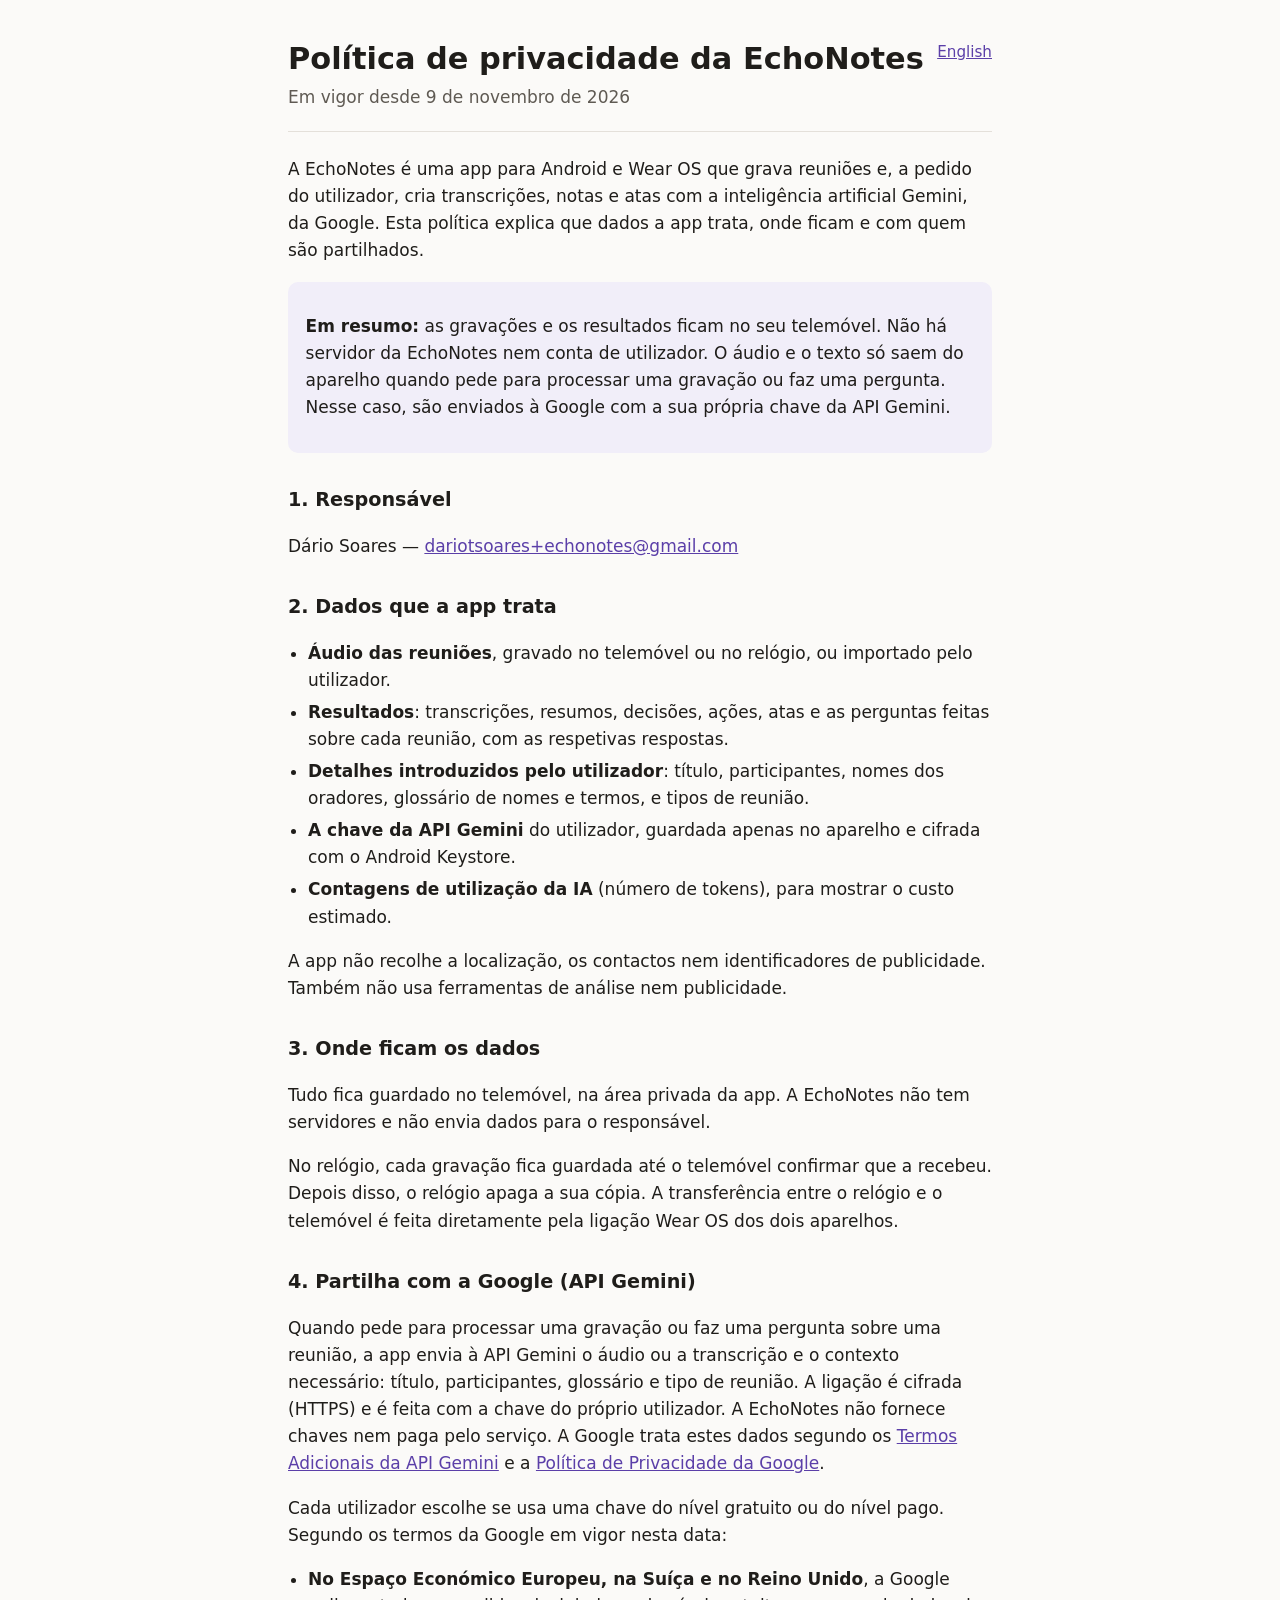
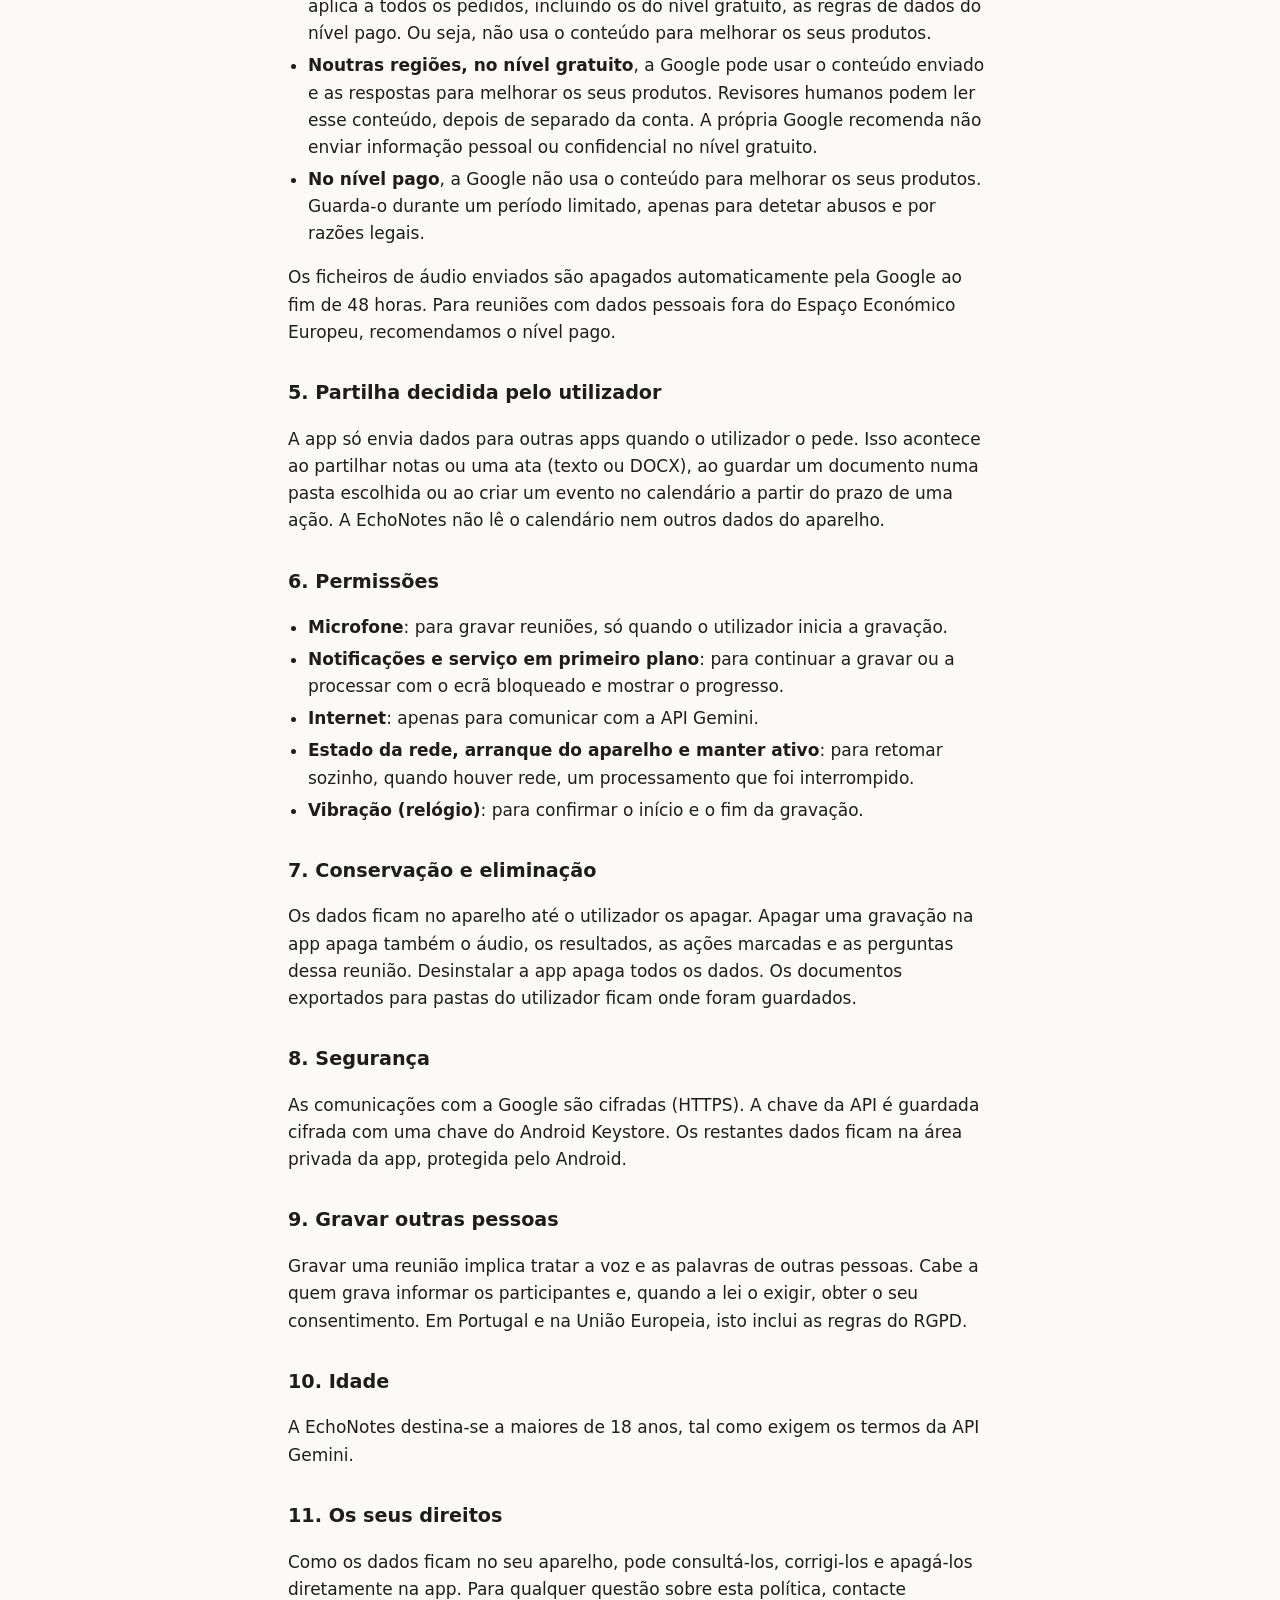
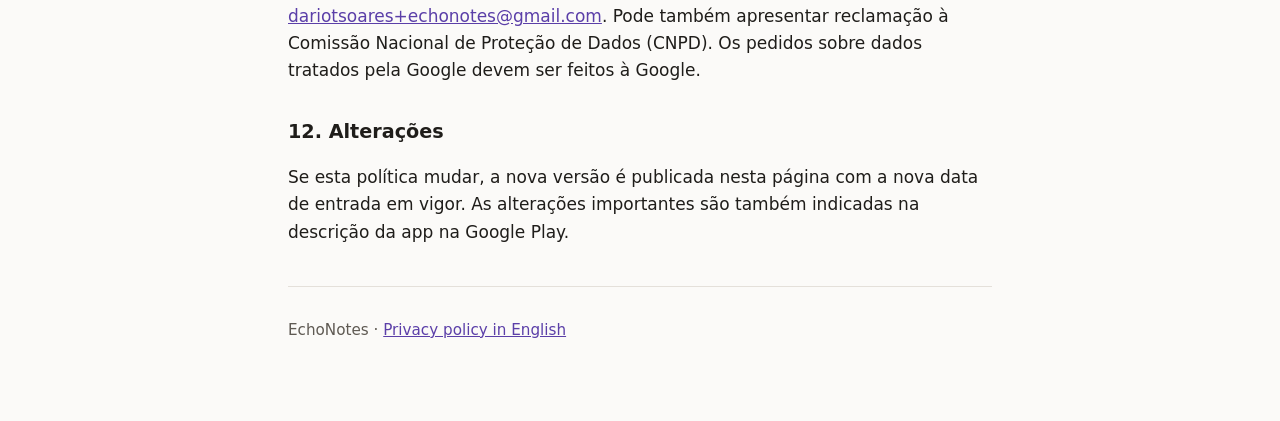
==== index.html @ 157602b4 "Privacy policy in Portuguese and English Co-Authored-By: Claude Opus 5.5 <noreply@anthropic.com>" ====
<!doctype html>
<html lang="pt-PT">
<head>
<meta charset="utf-8">
<meta name="viewport" content="width=device-width, initial-scale=1">
<title>EchoNotes — Política de privacidade</title>
<meta name="description" content="Política de privacidade da app EchoNotes (Android e Wear OS).">
<link rel="stylesheet" href="style.css">
<link rel="alternate" hreflang="en" href="en.html">
</head>
<body>
<main>
<header>
  <a class="lang" href="en.html" hreflang="en">English</a>
  <h1>Política de privacidade da EchoNotes</h1>
  <p class="meta">Em vigor desde 9 de novembro de 2026</p>
</header>

<p>A EchoNotes é uma app para Android e Wear OS que grava reuniões e, a pedido do utilizador, cria transcrições, notas e atas com a inteligência artificial Gemini, da Google. Esta política explica que dados a app trata, onde ficam e com quem são partilhados.</p>

<div class="box">
  <p><strong>Em resumo:</strong> as gravações e os resultados ficam no seu telemóvel. Não há servidor da EchoNotes nem conta de utilizador. O áudio e o texto só saem do aparelho quando pede para processar uma gravação ou faz uma pergunta. Nesse caso, são enviados à Google com a sua própria chave da API Gemini.</p>
</div>

<h2>1. Responsável</h2>
<p>Dário Soares — <a href="mailto:dariotsoares+echonotes@gmail.com">dariotsoares+echonotes@gmail.com</a></p>

<h2>2. Dados que a app trata</h2>
<ul>
  <li><strong>Áudio das reuniões</strong>, gravado no telemóvel ou no relógio, ou importado pelo utilizador.</li>
  <li><strong>Resultados</strong>: transcrições, resumos, decisões, ações, atas e as perguntas feitas sobre cada reunião, com as respetivas respostas.</li>
  <li><strong>Detalhes introduzidos pelo utilizador</strong>: título, participantes, nomes dos oradores, glossário de nomes e termos, e tipos de reunião.</li>
  <li><strong>A chave da API Gemini</strong> do utilizador, guardada apenas no aparelho e cifrada com o Android Keystore.</li>
  <li><strong>Contagens de utilização da IA</strong> (número de tokens), para mostrar o custo estimado.</li>
</ul>
<p>A app não recolhe a localização, os contactos nem identificadores de publicidade. Também não usa ferramentas de análise nem publicidade.</p>

<h2>3. Onde ficam os dados</h2>
<p>Tudo fica guardado no telemóvel, na área privada da app. A EchoNotes não tem servidores e não envia dados para o responsável.</p>
<p>No relógio, cada gravação fica guardada até o telemóvel confirmar que a recebeu. Depois disso, o relógio apaga a sua cópia. A transferência entre o relógio e o telemóvel é feita diretamente pela ligação Wear OS dos dois aparelhos.</p>

<h2>4. Partilha com a Google (API Gemini)</h2>
<p>Quando pede para processar uma gravação ou faz uma pergunta sobre uma reunião, a app envia à API Gemini o áudio ou a transcrição e o contexto necessário: título, participantes, glossário e tipo de reunião. A ligação é cifrada (HTTPS) e é feita com a chave do próprio utilizador. A EchoNotes não fornece chaves nem paga pelo serviço. A Google trata estes dados segundo os <a href="https://ai.google.dev/gemini-api/terms">Termos Adicionais da API Gemini</a> e a <a href="https://policies.google.com/privacy">Política de Privacidade da Google</a>.</p>
<p>Cada utilizador escolhe se usa uma chave do nível gratuito ou do nível pago. Segundo os termos da Google em vigor nesta data:</p>
<ul>
  <li><strong>No Espaço Económico Europeu, na Suíça e no Reino Unido</strong>, a Google aplica a todos os pedidos, incluindo os do nível gratuito, as regras de dados do nível pago. Ou seja, não usa o conteúdo para melhorar os seus produtos.</li>
  <li><strong>Noutras regiões, no nível gratuito</strong>, a Google pode usar o conteúdo enviado e as respostas para melhorar os seus produtos. Revisores humanos podem ler esse conteúdo, depois de separado da conta. A própria Google recomenda não enviar informação pessoal ou confidencial no nível gratuito.</li>
  <li><strong>No nível pago</strong>, a Google não usa o conteúdo para melhorar os seus produtos. Guarda-o durante um período limitado, apenas para detetar abusos e por razões legais.</li>
</ul>
<p>Os ficheiros de áudio enviados são apagados automaticamente pela Google ao fim de 48 horas. Para reuniões com dados pessoais fora do Espaço Económico Europeu, recomendamos o nível pago.</p>

<h2>5. Partilha decidida pelo utilizador</h2>
<p>A app só envia dados para outras apps quando o utilizador o pede. Isso acontece ao partilhar notas ou uma ata (texto ou DOCX), ao guardar um documento numa pasta escolhida ou ao criar um evento no calendário a partir do prazo de uma ação. A EchoNotes não lê o calendário nem outros dados do aparelho.</p>

<h2>6. Permissões</h2>
<ul>
  <li><strong>Microfone</strong>: para gravar reuniões, só quando o utilizador inicia a gravação.</li>
  <li><strong>Notificações e serviço em primeiro plano</strong>: para continuar a gravar ou a processar com o ecrã bloqueado e mostrar o progresso.</li>
  <li><strong>Internet</strong>: apenas para comunicar com a API Gemini.</li>
  <li><strong>Estado da rede, arranque do aparelho e manter ativo</strong>: para retomar sozinho, quando houver rede, um processamento que foi interrompido.</li>
  <li><strong>Vibração (relógio)</strong>: para confirmar o início e o fim da gravação.</li>
</ul>

<h2>7. Conservação e eliminação</h2>
<p>Os dados ficam no aparelho até o utilizador os apagar. Apagar uma gravação na app apaga também o áudio, os resultados, as ações marcadas e as perguntas dessa reunião. Desinstalar a app apaga todos os dados. Os documentos exportados para pastas do utilizador ficam onde foram guardados.</p>

<h2>8. Segurança</h2>
<p>As comunicações com a Google são cifradas (HTTPS). A chave da API é guardada cifrada com uma chave do Android Keystore. Os restantes dados ficam na área privada da app, protegida pelo Android.</p>

<h2>9. Gravar outras pessoas</h2>
<p>Gravar uma reunião implica tratar a voz e as palavras de outras pessoas. Cabe a quem grava informar os participantes e, quando a lei o exigir, obter o seu consentimento. Em Portugal e na União Europeia, isto inclui as regras do RGPD.</p>

<h2>10. Idade</h2>
<p>A EchoNotes destina-se a maiores de 18 anos, tal como exigem os termos da API Gemini.</p>

<h2>11. Os seus direitos</h2>
<p>Como os dados ficam no seu aparelho, pode consultá-los, corrigi-los e apagá-los diretamente na app. Para qualquer questão sobre esta política, contacte <a href="mailto:dariotsoares+echonotes@gmail.com">dariotsoares+echonotes@gmail.com</a>. Pode também apresentar reclamação à Comissão Nacional de Proteção de Dados (CNPD). Os pedidos sobre dados tratados pela Google devem ser feitos à Google.</p>

<h2>12. Alterações</h2>
<p>Se esta política mudar, a nova versão é publicada nesta página com a nova data de entrada em vigor. As alterações importantes são também indicadas na descrição da app na Google Play.</p>

<footer>
  <p>EchoNotes · <a href="en.html" hreflang="en">Privacy policy in English</a></p>
</footer>
</main>
</body>
</html>
---- style.css ----
:root {
  --bg: #fbfaf8;
  --text: #1f1d1a;
  --muted: #5f5a53;
  --accent: #5b3fa8;
  --rule: #e4e0da;
  --box: #f1eef9;
}
@media (prefers-color-scheme: dark) {
  :root {
    --bg: #161514;
    --text: #ece9e4;
    --muted: #a9a399;
    --accent: #b9a6ef;
    --rule: #34312d;
    --box: #241f33;
  }
}
* { box-sizing: border-box; }
body {
  margin: 0;
  background: var(--bg);
  color: var(--text);
  font: 17px/1.6 system-ui, -apple-system, "Segoe UI", Roboto, sans-serif;
}
main { max-width: 46rem; margin: 0 auto; padding: 2.5rem 1rem 4rem; }
header { border-bottom: 1px solid var(--rule); padding-bottom: 1.25rem; margin-bottom: 1.5rem; }
h1 { font-size: 1.9rem; line-height: 1.25; margin: 0 0 .35rem; }
h2 { font-size: 1.2rem; margin: 2rem 0 .5rem; }
p, li { max-width: 68ch; }
ul { padding-left: 1.25rem; }
li { margin: .3rem 0; }
a { color: var(--accent); }
.meta { color: var(--muted); margin: 0; }
.lang { float: right; font-size: .95rem; }
.box { background: var(--box); border-radius: 10px; padding: .9rem 1.1rem; margin: 1rem 0; }
footer { border-top: 1px solid var(--rule); margin-top: 2.5rem; padding-top: 1rem; color: var(--muted); font-size: .95rem; }
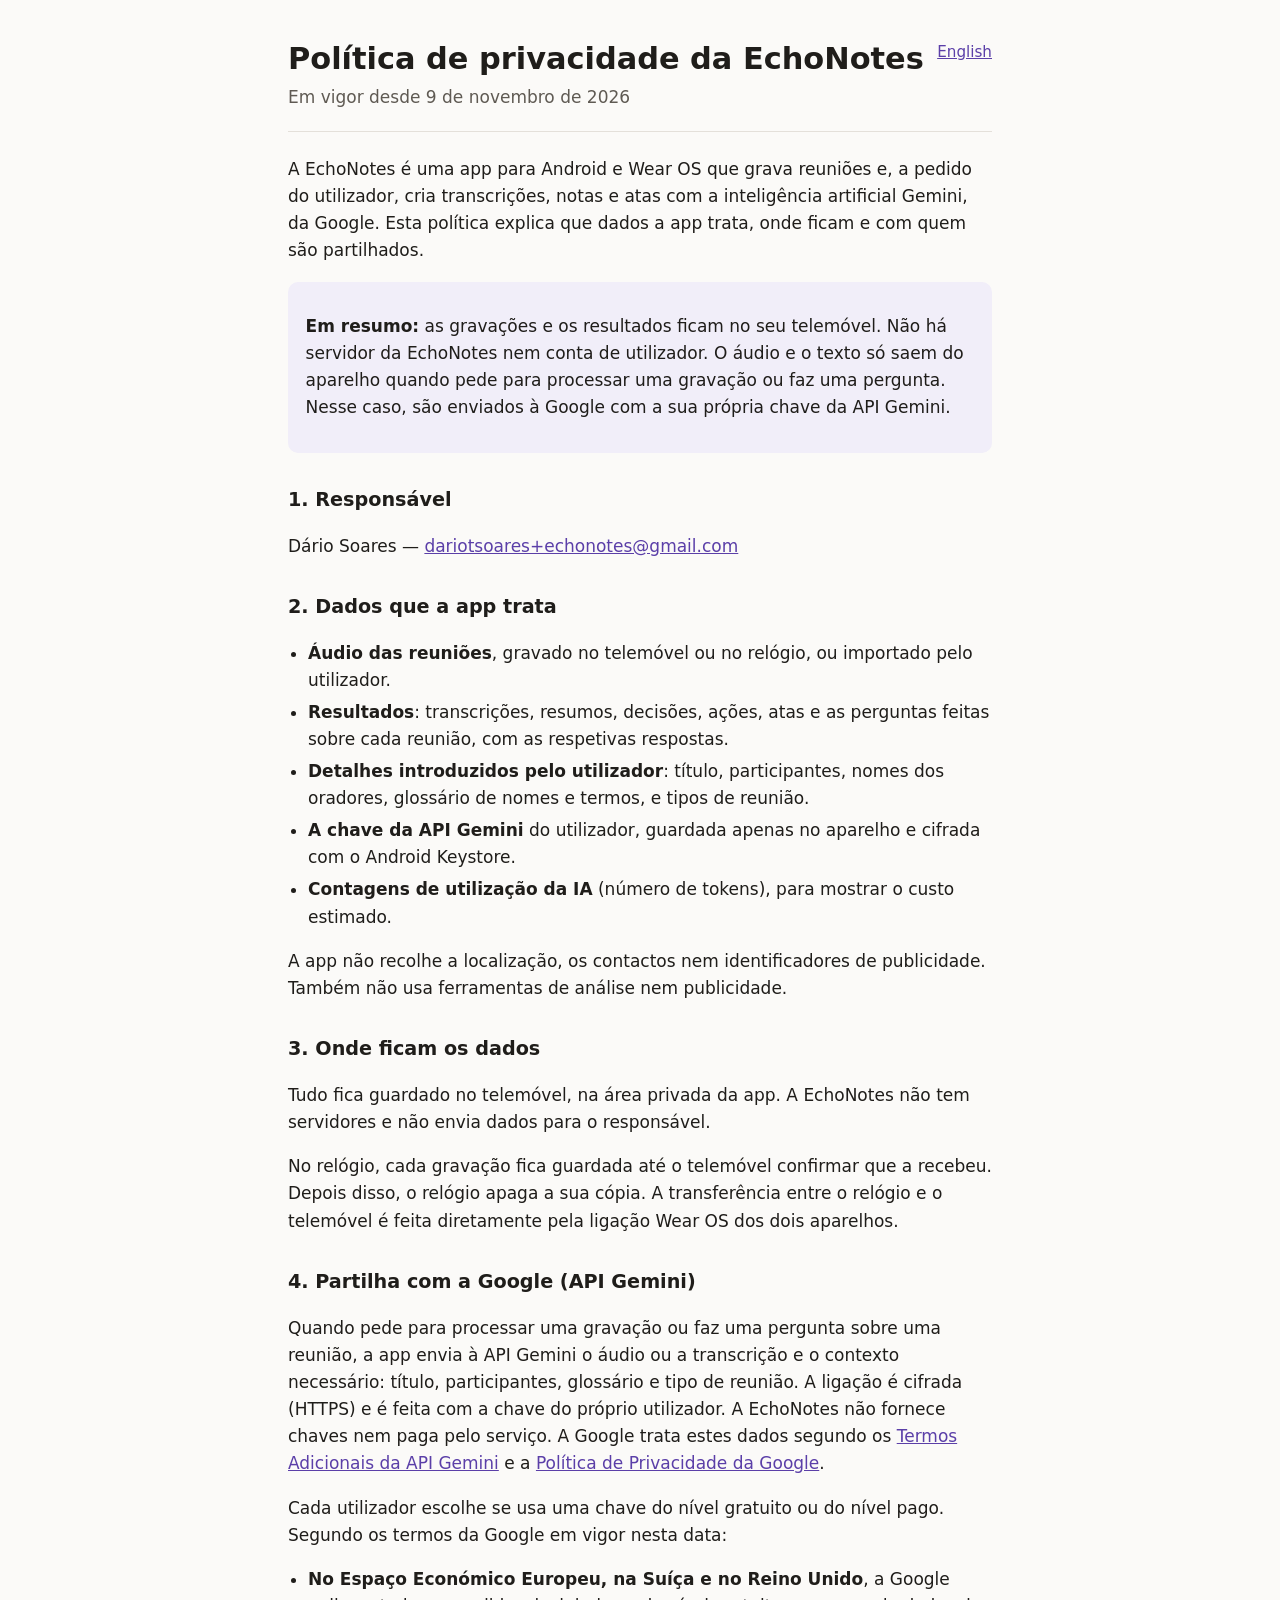
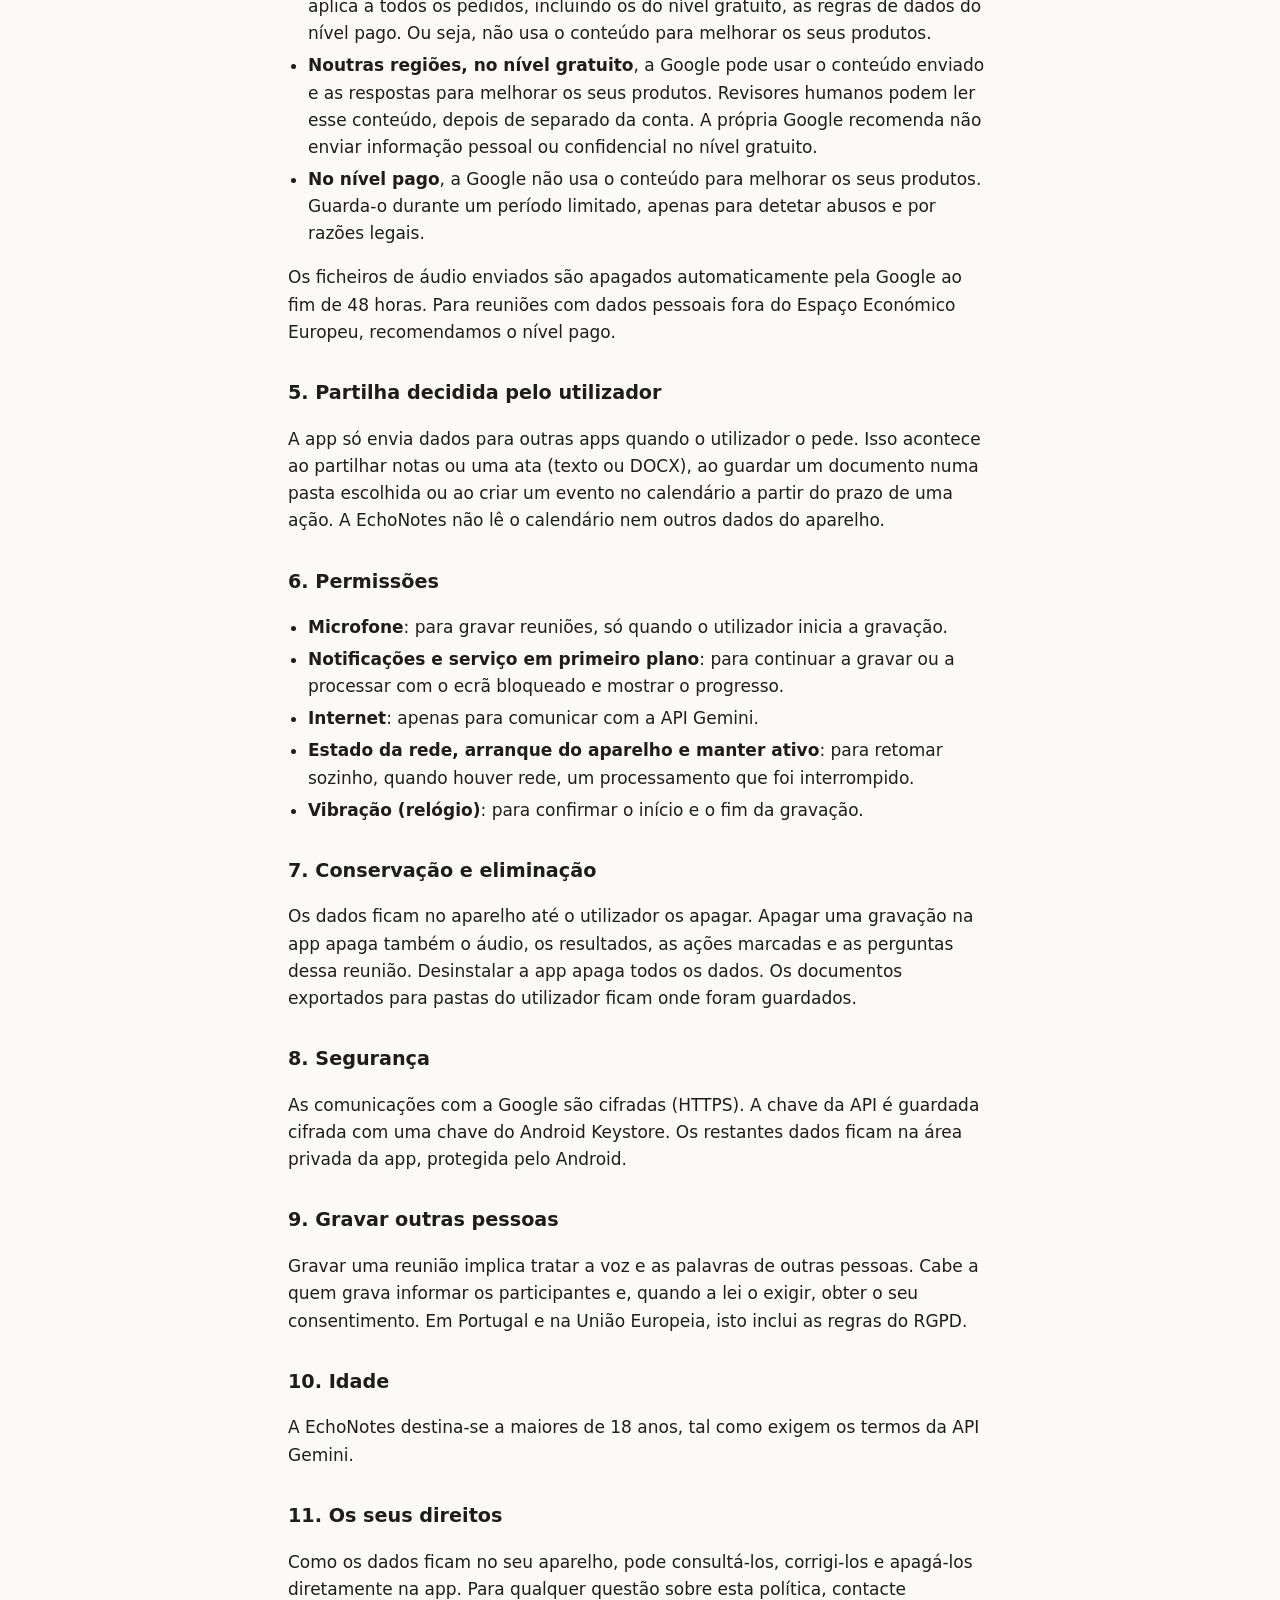
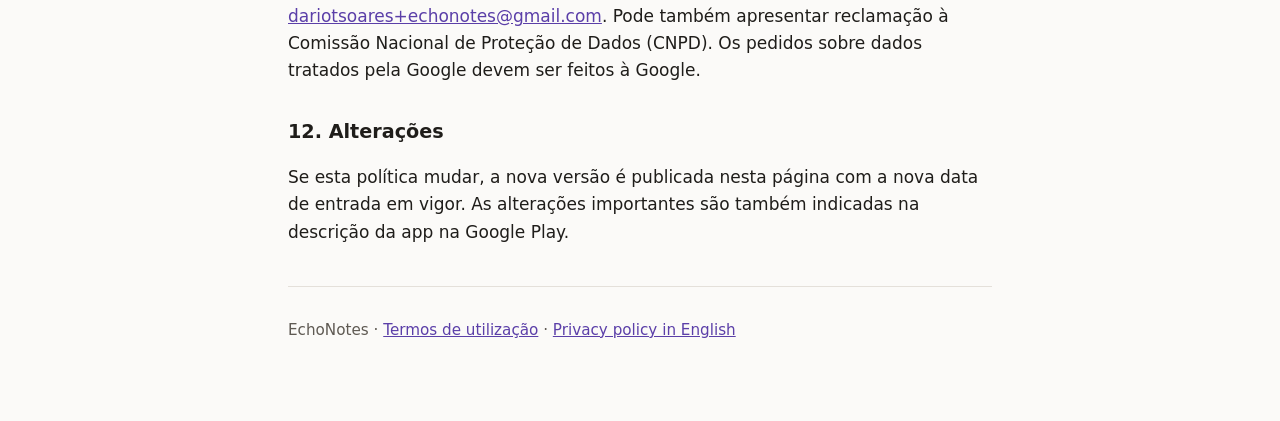
==== commit 18a115ff: "Terms of use in Portuguese and English (EchoNotes #44) termos.html and terms.html: free app provided" ====
--- a/index.html
+++ b/index.html
@@ -80,7 +80,7 @@
 <p>Se esta política mudar, a nova versão é publicada nesta página com a nova data de entrada em vigor. As alterações importantes são também indicadas na descrição da app na Google Play.</p>
 
 <footer>
-  <p>EchoNotes · <a href="en.html" hreflang="en">Privacy policy in English</a></p>
+  <p>EchoNotes · <a href="termos.html">Termos de utilização</a> · <a href="en.html" hreflang="en">Privacy policy in English</a></p>
 </footer>
 </main>
 </body>
